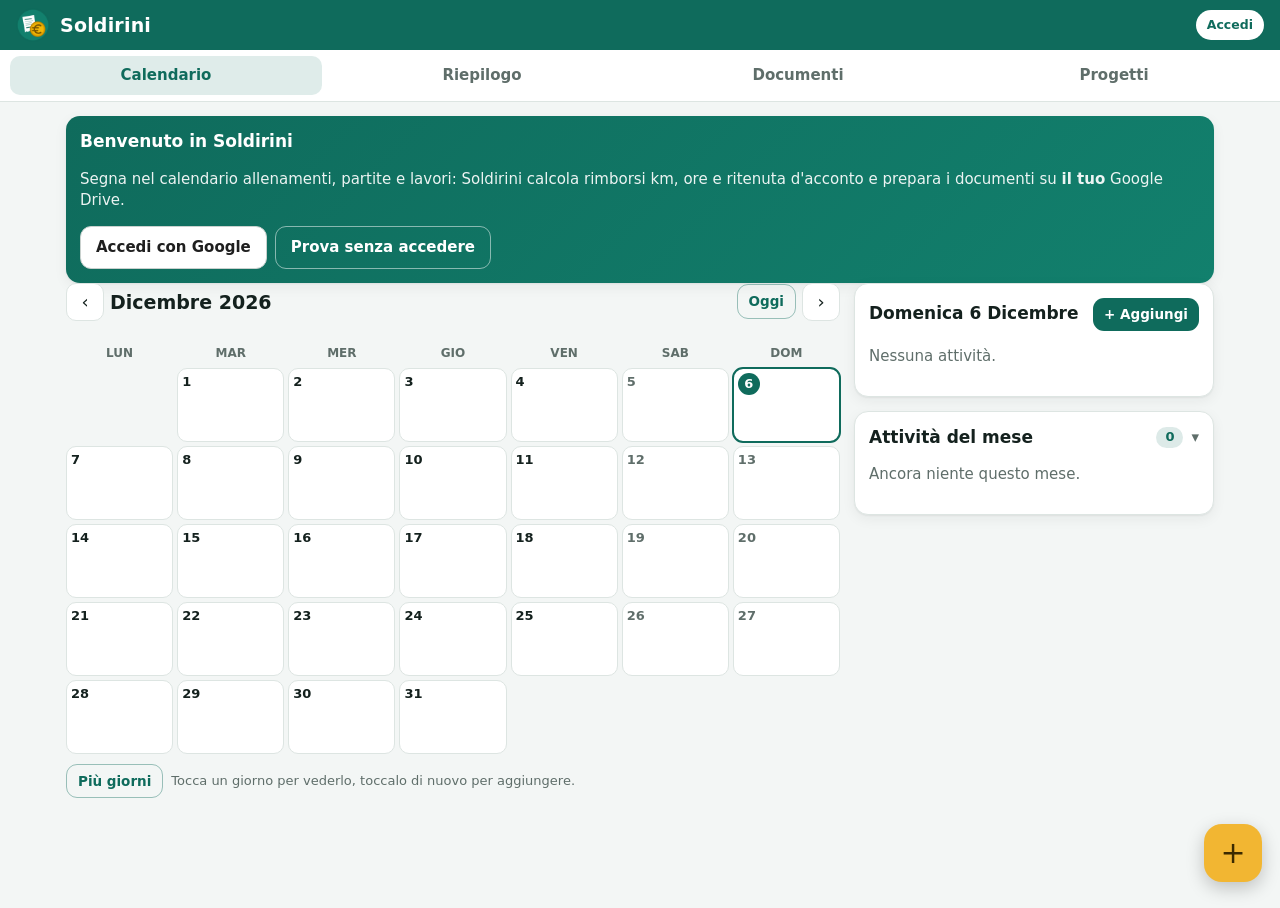
==== soldirini/index.html @ bebb0b9a "Add files via upload" ====
<!doctype html>
<html lang="it">
<head>
<meta charset="utf-8">
<meta name="viewport" content="width=device-width,initial-scale=1,viewport-fit=cover">
<title>Soldirini</title>
<meta name="description" content="Rimborsi km, ore e ritenuta d'acconto per tutti i tuoi progetti, sul tuo Google Drive.">
<meta name="theme-color" content="#0f6b5c">
<link rel="manifest" href="manifest.json">
<link rel="icon" type="image/png" sizes="192x192" href="soldirini-tonda-192.png">
<link rel="apple-touch-icon" href="soldirini-quadrata-192.png">
<link rel="stylesheet" href="fonts.css">
<style>
:root{--bg:#f3f6f5;--card:#fff;--ink:#14211e;--mut:#5f6e6a;--line:#dde5e2;--pri:#0f6b5c;--pri2:#12806d;--pri-ink:#fff;--gold:#f2b632;--err:#b42318;--ok:#137a4b;--shadow:0 1px 2px rgba(15,40,35,.06),0 4px 14px rgba(15,40,35,.06);--r:14px}
:root[data-theme="dark"]{--bg:#0e1513;--card:#17211e;--ink:#e6efec;--mut:#9aaba6;--line:#2a3733;--pri:#33a58f;--pri2:#2b8f7c;--shadow:none}
@media (prefers-color-scheme:dark){:root:not([data-theme="light"]){--bg:#0e1513;--card:#17211e;--ink:#e6efec;--mut:#9aaba6;--line:#2a3733;--pri:#33a58f;--pri2:#2b8f7c;--shadow:none}}
*{box-sizing:border-box}
html,body{margin:0;background:var(--bg);color:var(--ink);font:15px/1.4 system-ui,-apple-system,"Segoe UI",Roboto,sans-serif;-webkit-tap-highlight-color:transparent}
body.noscroll{overflow:hidden}
button,input,select,textarea{font:inherit;color:inherit}
a{color:var(--pri)}
[hidden]{display:none!important}
header.top{position:sticky;top:0;z-index:20;background:#0f6b5c;color:#fff;padding:calc(env(safe-area-inset-top) + 8px) 16px 8px;display:flex;align-items:center;gap:10px}
header.top img{width:34px;height:34px;border-radius:50%}
header.top h1{font-size:19px;margin:0;font-weight:750;letter-spacing:.2px;flex:1}
#acc{font-size:13px;opacity:.85;max-width:110px;overflow:hidden;text-overflow:ellipsis;white-space:nowrap}
.chip{border:0;border-radius:999px;padding:6px 11px;font-size:12.5px;font-weight:650;cursor:pointer;white-space:nowrap;max-width:46vw;overflow:hidden;text-overflow:ellipsis}
.sync.ok{background:rgba(255,255,255,.18);color:#fff}.sync.busy{background:#f2b632;color:#3b2a00}.sync.off{background:#dbe3e0;color:#334}.sync.warn{background:#fff;color:#0f6b5c}.sync.err{background:#fde2e0;color:#b42318}
nav.tabs{display:flex;gap:4px;padding:6px 10px;background:var(--card);border-bottom:1px solid var(--line);position:sticky;top:calc(env(safe-area-inset-top) + 50px);z-index:19;overflow-x:auto}
nav.tabs button{flex:1;border:0;background:none;padding:9px 8px;border-radius:10px;font-weight:650;color:var(--mut);cursor:pointer;white-space:nowrap}
nav.tabs button.on{background:color-mix(in srgb,var(--pri) 13%,transparent);color:var(--pri)}
main{max-width:1180px;margin:0 auto;padding:14px 16px 110px}
.card{background:var(--card);border-radius:var(--r);box-shadow:var(--shadow);border:1px solid var(--line);padding:14px}
.muted{color:var(--mut)}.sm{font-size:13px}
h2{font-size:17px;margin:0}h3{font-size:15.5px;margin:0 0 8px;display:flex;align-items:center;gap:8px}
.btn{border:0;background:var(--pri);color:#fff;border-radius:11px;padding:10px 15px;font-weight:650;cursor:pointer;text-decoration:none;display:inline-flex;align-items:center;gap:6px;justify-content:center}
.btn:disabled{opacity:.45;cursor:default}
.btn.ghost{background:transparent;color:var(--pri);border:1.5px solid color-mix(in srgb,var(--pri) 40%,transparent)}
.btn.sm{padding:7px 11px;font-size:13.5px}
.btn.danger{background:transparent;color:var(--err);border:1.5px solid color-mix(in srgb,var(--err) 40%,transparent)}
.btn.google{background:#fff;color:#1f1f1f;border:1px solid #c9d1ce}
.acts{display:flex;flex-wrap:wrap;gap:8px;margin-top:10px}
.monthbar{display:flex;align-items:center;gap:6px;margin-bottom:12px}
.monthbar h2{flex:1;text-transform:capitalize;font-size:19px}
.ib{border:1px solid var(--line);background:var(--card);border-radius:10px;width:38px;height:38px;cursor:pointer;font-size:18px;display:grid;place-items:center}
.seg{display:inline-flex;background:color-mix(in srgb,var(--mut) 14%,transparent);border-radius:10px;padding:3px}
.seg button{border:0;background:none;padding:6px 11px;border-radius:8px;cursor:pointer;font-weight:600;color:var(--mut);font-size:13.5px}
.seg button.on{background:var(--card);color:var(--ink);box-shadow:0 1px 3px rgba(0,0,0,.12)}
/* calendario */
.calwrap{display:grid;gap:14px}
@media(min-width:900px){.calwrap{grid-template-columns:1fr 360px;align-items:start}.side{position:sticky;top:120px}}
#filtri{display:flex;gap:6px;flex-wrap:wrap;margin-bottom:10px}
.fchip,.pchip{border:1.5px solid var(--line);background:var(--card);border-radius:999px;padding:6px 11px;cursor:pointer;font-size:13.5px;font-weight:600;display:inline-flex;align-items:center;gap:6px}
.fchip i,.pchip i,h3 i,.prow>i{width:10px;height:10px;border-radius:50%;background:var(--c,var(--pri));display:inline-block;flex:none}
.fchip.on,.pchip.on{border-color:var(--c,var(--pri));background:color-mix(in srgb,var(--c,var(--pri)) 14%,var(--card))}
.grid{display:grid;grid-template-columns:repeat(7,1fr);gap:4px}
.dow{text-align:center;font-size:12px;color:var(--mut);font-weight:650;padding:2px 0;text-transform:uppercase}
.day{min-height:74px;border:1px solid var(--line);background:var(--card);border-radius:10px;padding:4px;display:flex;flex-direction:column;align-items:stretch;gap:2px;cursor:pointer;text-align:left;overflow:hidden}
.day.empty{background:transparent;border:0;cursor:default}
.day.we .n{color:var(--mut)}
.day .n{font-weight:700;font-size:13px}
.day.today .n{background:var(--pri);color:#fff;border-radius:999px;width:22px;height:22px;display:grid;place-items:center}
.day.sel{outline:2.5px solid var(--pri);outline-offset:-1px}
.day.msel{background:color-mix(in srgb,var(--gold) 30%,var(--card));border-color:#d49a12}
.evs{display:flex;flex-direction:column;gap:2px;min-width:0}
.ev{display:block;font-size:10.5px;line-height:1.25;padding:1px 4px;border-radius:4px;background:color-mix(in srgb,var(--c) 18%,var(--card));border-left:3px solid var(--c);white-space:nowrap;overflow:hidden;text-overflow:ellipsis;font-weight:600}
.more{font-size:10.5px;color:var(--mut);padding-left:3px}
@media(max-width:520px){.day{min-height:58px;padding:3px}.ev{font-size:0;height:6px;padding:0;border-left-width:0;background:var(--c)}}
.calhead{display:flex;gap:8px;align-items:center;margin:10px 0 0}
.multibar{display:flex;align-items:center;gap:10px;margin-top:10px;padding:10px 12px;background:color-mix(in srgb,var(--gold) 22%,var(--card));border-radius:12px}
.multibar span{flex:1;font-weight:600}
.evrow{display:flex;align-items:center;gap:10px;width:100%;background:none;border:0;border-bottom:1px solid var(--line);padding:10px 2px;text-align:left;cursor:pointer}
.evrow:last-child{border-bottom:0}
.evrow .bar{width:4px;align-self:stretch;border-radius:4px;background:var(--c);flex:none}
.evrow .tx{display:flex;flex-direction:column;min-width:0}
.evrow small{color:var(--mut);font-size:12.5px}
.evrow .dd{display:flex;flex-direction:column;align-items:center;width:34px;font-size:11px;color:var(--mut);flex:none}.evrow .dd b{font-size:17px;color:var(--ink)}
.dayhead{display:flex;align-items:center;gap:8px;margin-bottom:4px}.dayhead h2{flex:1;text-transform:capitalize}
.sec{margin-top:14px}
.sechead{display:flex;align-items:center;gap:8px;cursor:pointer;user-select:none}
.sechead h2{flex:1}.sechead .badge{background:color-mix(in srgb,var(--pri) 14%,transparent);color:var(--pri);border-radius:999px;padding:1px 9px;font-weight:700;font-size:13px}
.sechead::after{content:'▾';color:var(--mut);transition:.2s}
.sec.closed .sechead::after{transform:rotate(-90deg)}.sec.closed #lista{display:none}
.fab{position:fixed;right:18px;bottom:calc(18px + env(safe-area-inset-bottom));width:58px;height:58px;border-radius:18px;border:0;background:var(--gold);color:#3b2a00;font-size:30px;box-shadow:0 6px 18px rgba(0,0,0,.22);cursor:pointer;z-index:15}
/* riepilogo e doc */
.hero{display:grid;grid-template-columns:repeat(2,1fr);gap:10px;background:linear-gradient(135deg,#0f6b5c,#12806d);color:#fff;border-radius:var(--r);padding:16px;margin-bottom:14px}
.hero div{display:flex;flex-direction:column}.hero small{opacity:.8;font-size:12.5px}.hero b{font-size:19px}
.hero div:first-child b{font-size:26px}
@media(min-width:700px){.hero{grid-template-columns:repeat(4,1fr)}}
.cards{display:grid;gap:12px}@media(min-width:760px){.cards{grid-template-columns:repeat(2,1fr)}}
.pc{border-top:4px solid var(--c)}
.kv{display:flex;justify-content:space-between;gap:10px;padding:5px 0;border-bottom:1px dashed var(--line);font-size:14px}
.kv span{color:var(--mut)}.kv.big{border-bottom:0;font-size:16px;padding-top:8px}.kv.big span{color:var(--ink);font-weight:650}
.tw{overflow-x:auto;margin-top:14px}
table.tab{width:100%;border-collapse:collapse;background:var(--card);border-radius:12px;overflow:hidden;font-size:14px}
.tab th,.tab td{padding:8px 10px;border-bottom:1px solid var(--line);text-align:right;white-space:nowrap}
.tab th:first-child,.tab td:first-child{text-align:left;text-transform:capitalize}
.tab tbody tr{cursor:pointer}.tab tfoot td{font-weight:700;background:color-mix(in srgb,var(--pri) 9%,var(--card))}
details.extra{margin-top:8px}details.extra summary{cursor:pointer;color:var(--pri);font-weight:600;padding:6px 0}
.g2{display:grid;grid-template-columns:1fr 1fr;gap:8px 10px}.g2 .s2{grid-column:span 2}
label{display:flex;flex-direction:column;gap:4px;font-size:13px;color:var(--mut);font-weight:600}
input,select,textarea{border:1.5px solid var(--line);background:var(--card);border-radius:10px;padding:9px 10px;font-size:15px;color:var(--ink);font-weight:400;min-width:0;width:100%}
input:focus,select:focus,textarea:focus{outline:none;border-color:var(--pri)}
.check{flex-direction:row;align-items:center;gap:10px;font-size:15px;color:var(--ink);font-weight:650;padding:6px 0;cursor:pointer}
.check input{width:20px;height:20px;accent-color:var(--pri)}
/* progetti */
.prow{display:flex;align-items:center;gap:12px;width:100%;text-align:left;cursor:pointer;margin-bottom:8px;border-left:5px solid var(--c)}
.prow>span:nth-child(2){display:flex;flex-direction:column;flex:1;min-width:0}.prow small{color:var(--mut)}.chev{font-size:22px;color:var(--mut)}
.prow>i{width:14px;height:14px}
.two{display:grid;gap:14px}@media(min-width:900px){.two{grid-template-columns:1fr 1fr;align-items:start}}
.stack>*+*{margin-top:12px}
/* finestre */
.modal{position:fixed;inset:0;background:rgba(10,20,18,.5);z-index:50;display:flex;align-items:flex-end;justify-content:center}
@media(min-width:700px){.modal{align-items:center}}
.sheet{background:var(--card);width:100%;max-width:560px;max-height:94vh;overflow:auto;border-radius:20px 20px 0 0;padding:16px 16px calc(16px + env(safe-area-inset-bottom))}
@media(min-width:700px){.sheet{border-radius:20px}}
.sheethead{display:flex;align-items:center;gap:10px;margin-bottom:10px;position:sticky;top:-16px;background:var(--card);padding:6px 0;z-index:2}
.sheethead h2{flex:1}
.x{border:0;background:color-mix(in srgb,var(--mut) 16%,transparent);border-radius:10px;width:34px;height:34px;cursor:pointer;font-size:19px;flex:none}
.row{display:flex;gap:6px;flex-wrap:wrap}
.blk{margin-top:12px;padding-top:12px;border-top:1px solid var(--line)}
.blk>label+label,.blk>label+div,.blk>div+label{margin-top:8px}
.sub{padding:10px 12px;margin-top:6px;border-radius:12px;background:color-mix(in srgb,var(--pri) 6%,var(--card));border:1px solid var(--line);display:flex;flex-direction:column;gap:8px}
.fascia,.luogo{display:flex;gap:6px;align-items:center}.fascia input{flex:1}.luogo input:first-child{flex:2}.luogo input{flex:1}
.calc{font-weight:650;color:var(--pri);font-size:14px}
.sw{width:32px;height:32px;border-radius:50%;border:3px solid transparent;cursor:pointer}.sw.on{border-color:var(--ink);box-shadow:inset 0 0 0 2px var(--card)}
#pjLogo{display:flex;align-items:center;gap:10px}#pjLogo img{height:64px;border-radius:6px;border:1px solid var(--line)}
.foot{display:flex;gap:8px;margin-top:16px;position:sticky;bottom:-16px;background:var(--card);padding:10px 0}
.foot .btn{flex:1}
.toast{position:fixed;left:50%;bottom:calc(90px + env(safe-area-inset-bottom));transform:translate(-50%,20px);background:#14211e;color:#fff;padding:11px 16px;border-radius:12px;opacity:0;pointer-events:none;transition:.25s;z-index:80;max-width:min(92vw,520px);font-weight:550;text-align:center}
.toast.show{opacity:1;transform:translate(-50%,0)}.toast.err{background:#b42318}
.busyov{position:fixed;inset:0;background:rgba(255,255,255,.6);z-index:90;display:grid;place-items:center}
.busyov div{background:var(--card);padding:16px 20px;border-radius:14px;box-shadow:var(--shadow);font-weight:650;color:var(--ink)}
.welcome{background:linear-gradient(135deg,#0f6b5c,#12806d);color:#fff;border:0}
.welcome p{opacity:.92}.welcome .btn.ghost{color:#fff;border-color:rgba(255,255,255,.5)}
.setup{border:2px solid var(--gold)}
ul.tight{margin:6px 0;padding-left:18px}
</style>
</head>
<body>
<header class="top">
  <img src="soldirini-tonda-192.png" alt="">
  <h1>Soldirini</h1>
  <span id="acc"></span>
  <button id="sync" class="chip sync">…</button>
</header>
<nav class="tabs">
  <button data-tab="cal" class="on">Calendario</button>
  <button data-tab="rie">Riepilogo</button>
  <button data-tab="doc">Documenti</button>
  <button data-tab="pro">Progetti</button>
</nav>
<main>
  <div id="welcome" class="card welcome" hidden>
    <h2>Benvenuto in Soldirini</h2>
    <p>Segna nel calendario allenamenti, partite e lavori: Soldirini calcola rimborsi km, ore e ritenuta d'acconto e prepara i documenti su <b>il tuo</b> Google Drive.</p>
    <div class="acts"><button class="btn google" id="loginW">Accedi con Google</button><button class="btn ghost" id="skipW">Prova senza accedere</button></div>
  </div>
  <div id="setup" class="card setup" hidden>
    <h2>Dove salvo i tuoi file?</h2>
    <p class="muted">Creo una cartella <b>Soldirini</b> sul tuo Drive. Dentro ci saranno le cartelle dei progetti e i Fogli Google. Soldirini vede solo i file che crea lei.</p>
    <div class="acts"><button class="btn" id="setupMy">In “Il mio Drive”</button><button class="btn ghost" id="setupPick">Scegli una cartella…</button></div>
  </div>

  <section id="v-cal">
    <div class="calwrap">
      <div>
        <div class="monthbar"><button class="ib" id="prev" aria-label="Mese prima">‹</button><h2 id="mese"></h2><button class="btn ghost sm" id="oggi">Oggi</button><button class="ib" id="next" aria-label="Mese dopo">›</button></div>
        <div id="filtri"></div>
        <div class="grid" id="grid"></div>
        <div class="calhead"><button class="btn ghost sm" id="multiBtn">Più giorni</button><span class="muted sm">Tocca un giorno per vederlo, toccalo di nuovo per aggiungere.</span></div>
        <div class="multibar" id="multiBar" hidden><span id="multiN"></span><button class="btn sm" id="multiAdd">Aggiungi attività</button></div>
      </div>
      <div class="side">
        <div class="card" id="dayBox"><div class="dayhead"><h2 id="dayTitle"></h2><button class="btn sm" id="dayAdd">+ Aggiungi</button></div><div id="dayList"></div></div>
        <div class="card sec" id="listaSec"><div class="sechead" id="listaHead"><h2>Attività del mese</h2><span class="badge" id="listaN">0</span></div><div id="lista"></div></div>
      </div>
    </div>
    <button class="fab" id="fab" aria-label="Aggiungi attività">+</button>
  </section>

  <section id="v-rie" hidden>
    <div class="monthbar"><button class="ib" id="rPrev">‹</button><h2 id="rieTitle"></h2><div class="seg" id="rieSeg"><button data-m="mese">Mese</button><button data-m="anno">Anno</button></div><button class="ib" id="rNext">›</button></div>
    <div id="rieTot"></div>
    <div class="cards" id="rieCards"></div>
    <div id="rieAnno"></div>
  </section>

  <section id="v-doc" hidden>
    <div class="monthbar"><button class="ib" id="dPrev">‹</button><h2 id="docTitle"></h2><button class="ib" id="dNext">›</button></div>
    <div class="cards" id="docList"></div>
  </section>

  <section id="v-pro" hidden>
    <div class="two">
      <div class="stack">
        <div class="monthbar"><h2>Progetti</h2><button class="btn sm" id="projNew">+ Nuovo progetto</button></div>
        <div id="projList"></div>
        <div class="card" id="importBox" hidden><h3>Dati della vecchia app Rimborsi</h3><p class="muted sm">Su questo dispositivo ci sono le trasferte della app Rimborsi Km. Le porto in Soldirini nel progetto Bulldogs.</p><button class="btn" id="importBtn">Importa trasferte</button></div>
      </div>
      <div class="stack">
        <div class="card"><h3>Account</h3><div id="accBox"></div></div>
        <div class="card"><h3>I tuoi dati (per le ricevute)</h3>
          <div class="g2">
            <label>Cognome<input id="pf-cognome" autocomplete="family-name"></label><label>Nome<input id="pf-nome" autocomplete="given-name"></label>
            <label>Nato/a a<input id="pf-natoA"></label><label>Il<input type="date" id="pf-dataNascita"></label>
            <label>Residente in<input id="pf-residenza"></label><label>Via<input id="pf-via"></label>
            <label class="s2">Codice fiscale<input id="pf-cf" autocapitalize="characters"></label>
            <label>Auto: modello<input id="pf-modello"></label><label>Targa<input id="pf-targa" autocapitalize="characters"></label>
          </div>
          <div class="acts"><button class="btn" id="pfSave">Salva dati</button></div>
        </div>
        <div class="card"><h3>Copia di sicurezza</h3><p class="muted sm">Scarica tutti i tuoi dati in un file.</p><button class="btn ghost sm" id="backupBtn">Scarica backup</button></div>
      </div>
    </div>
  </section>
</main>

<!-- finestra attività -->
<div class="modal" id="evModal" hidden>
  <div class="sheet" role="dialog" aria-modal="true" aria-labelledby="evTitle">
    <div class="sheethead"><h2 id="evTitle">Nuova attività</h2><button class="x" id="evClose" aria-label="Chiudi">×</button></div>
    <p class="muted sm" id="evSub"></p>
    <label id="evDateRow">Giorno<input type="date" id="evDate"></label>
    <div class="blk"><label>Progetto</label><div class="row" id="evProj"></div></div>
    <div class="blk"><label>Tipo</label>
      <div class="row" id="evTipo"><button type="button" class="pchip" data-t="allenamento">Allenamento</button><button type="button" class="pchip" data-t="partita">Partita</button><button type="button" class="pchip" data-t="amichevole">Amichevole</button><button type="button" class="pchip" data-t="lavoro">Lavoro</button><button type="button" class="pchip" data-t="altro">Altro</button></div>
      <label style="margin-top:8px"><span id="evTitoloL">Descrizione</span><input id="evTitolo"></label>
    </div>
    <div class="blk">
      <label class="check"><input type="checkbox" id="evRimb"> Rimborso km</label>
      <div class="sub" id="evRimbBox">
        <label>Luogo<select id="evLuogo"></select></label>
        <label id="evNewLuogo" hidden>Nome del nuovo luogo<input id="evNewLuogoN" placeholder="es. Palestra Formello"></label>
        <label><span id="evOrig">Km andata e ritorno</span><input id="evKm" inputmode="decimal"></label>
      </div>
    </div>
    <div class="blk">
      <label class="check"><input type="checkbox" id="evOre"> Ore / ritenuta d'acconto</label>
      <div class="sub" id="evOreBox">
        <label class="check" style="font-weight:600"><input type="checkbox" id="evFisso"> Compenso fisso (non a ore)</label>
        <div id="evFasceBox" class="stack">
          <div class="row" id="evPreset"></div>
          <div id="evFasce" class="stack"></div>
          <div class="row"><button type="button" class="btn ghost sm" id="evFasceAdd">+ Orario</button><span class="muted" id="evOreTot" style="align-self:center"></span></div>
        </div>
        <label id="evFissoBox">Compenso lordo €<input id="evFissoV" inputmode="decimal"></label>
        <div class="g2"><label>€ all'ora<input id="evTar" inputmode="decimal"></label><label>Ritenuta %<input id="evRit" inputmode="decimal"></label></div>
        <div class="calc" id="evCalc"></div>
      </div>
    </div>
    <div class="blk"><label>Note<input id="evNote" placeholder="facoltative"></label></div>
    <div class="foot"><button class="btn danger" id="evDel">Elimina</button><button class="btn ghost" id="evDup">Copia</button><button class="btn" id="evSave">Salva</button></div>
  </div>
</div>

<!-- finestra progetto -->
<div class="modal" id="pjModal" hidden>
  <div class="sheet" role="dialog" aria-modal="true" aria-labelledby="pjTitle">
    <div class="sheethead"><h2 id="pjTitle">Nuovo progetto</h2><button class="x" id="pjClose" aria-label="Chiudi">×</button></div>
    <div id="pjPreset" class="sub" style="margin-bottom:10px"><span class="sm">Parti da un modello già pronto:</span><div class="row"><button type="button" class="pchip" data-preset="bulldogs" style="--c:#1b3a7a"><i></i>Bulldogs Rignano (ricevuta + nota km)</button></div></div>
    <label>Nome (squadra, società, lavoro…)<input id="pjNome" placeholder="es. Bulldogs Under15, Explora"></label>
    <div class="blk"><label>Colore</label><div class="row" id="pjColori"></div></div>
    <div class="blk"><label>Cartella su Drive</label><div id="pjDove"></div></div>
    <div class="blk">
      <label class="check"><input type="checkbox" id="pjRimb"> Rimborso spese km (ricevuta a piè di lista + nota)</label>
      <div class="sub" id="pjRimbBox">
        <div class="g2">
          <label>Parto da<input id="pjR-origine" placeholder="es. Rignano Flaminio"></label>
          <label>Squadra (per “Allenamento …”)<input id="pjR-squadra" placeholder="es. Under15"></label>
          <label class="s2">In occasione di<input id="pjR-occasione" placeholder="es. Istruttore Settore Under15"></label>
          <label>Mansione<input id="pjR-mansione" placeholder="es. Coach"></label>
          <label>Tariffa ACI €/km<input id="pjR-tariffa" inputmode="decimal"></label>
          <label class="s2">Tariffa calcolata il<input id="pjR-tariffaData" placeholder="es. 11-10-26"></label>
        </div>
        <label>Luoghi (km andata e ritorno)</label>
        <div id="pjLuoghi" class="stack"></div>
        <div><button type="button" class="btn ghost sm" id="pjLuogoAdd">+ Luogo</button></div>
        <details><summary class="sm" style="cursor:pointer;color:var(--pri);font-weight:600">Intestazione della società e logo</summary>
          <div class="g2" style="margin-top:8px">
            <label>Riga 1<input id="pjA-riga1"></label><label>Nome grande<input id="pjA-nomeBig"></label>
            <label class="s2">Tipo società<input id="pjA-nome" placeholder="es. Associazione Sportiva Dilettantistica"></label>
            <label class="s2">Via<input id="pjA-via"></label><label>Città<input id="pjA-citta"></label><label>C.F.<input id="pjA-cf"></label>
          </div>
          <label style="margin-top:8px">Logo</label><div id="pjLogo"></div>
          <label class="btn ghost sm" style="margin-top:6px;display:inline-flex;width:auto;cursor:pointer;flex-direction:row">Carica logo<input type="file" id="pjLogoFile" accept="image/*" hidden></label>
        </details>
      </div>
    </div>
    <div class="blk">
      <label class="check"><input type="checkbox" id="pjOre"> Ore e ritenuta d'acconto</label>
      <div class="sub" id="pjOreBox">
        <div class="g2"><label>€ lordi all'ora<input id="pjO-tariffa" inputmode="decimal"></label><label>Ritenuta %<input id="pjO-ritenuta" inputmode="decimal"></label></div>
        <label>Orari tipici</label><div id="pjFasce" class="stack"></div>
        <div><button type="button" class="btn ghost sm" id="pjFasciaAdd">+ Orario tipico</button></div>
      </div>
    </div>
    <div class="blk"><label>Tipo di attività proposto<select id="pjTipo"><option value="allenamento">Allenamento</option><option value="partita">Partita</option><option value="lavoro">Lavoro</option><option value="altro">Altro</option></select></label></div>
    <div class="foot"><button class="btn danger" id="pjDel">Elimina</button><button class="btn" id="pjSave">Salva progetto</button></div>
  </div>
</div>

<div class="toast" id="toast"></div>
<div class="busyov" id="busy" hidden><div id="busyMsg">Attendi…</div></div>
<script src="lib/jszip.min.js"></script>
<script src="lib/jspdf.umd.min.js"></script>
<script src="lib/html2canvas.min.js"></script>
<script src="docs.js"></script>
<script src="xlsx.js"></script>
<script src="modelli.js"></script>
<script src="app.js"></script>
</body>
</html>
---- soldirini/fonts.css ----
@font-face{font-family:'XPal';src:url([data-uri]) format('woff2');font-weight:400;font-style:normal;font-display:block}
@font-face{font-family:'XPal';src:url([data-uri]) format('woff2');font-weight:700;font-style:normal;font-display:block}
@font-face{font-family:'XPal';src:url([data-uri]) format('woff2');font-weight:400;font-style:italic;font-display:block}
@font-face{font-family:'XPal';src:url([data-uri]) format('woff2');font-weight:700;font-style:italic;font-display:block}
@font-face{font-family:'XCal';src:url([data-uri]) format('woff2');font-weight:400;font-style:normal;font-display:block}
@font-face{font-family:'XCal';src:url([data-uri]) format('woff2');font-weight:700;font-style:normal;font-display:block}
@font-face{font-family:'XTim';src:url([data-uri]) format('woff2');font-weight:400;font-style:normal;font-display:block}
@font-face{font-family:'XTim';src:url([data-uri]) format('woff2');font-weight:700;font-style:normal;font-display:block}
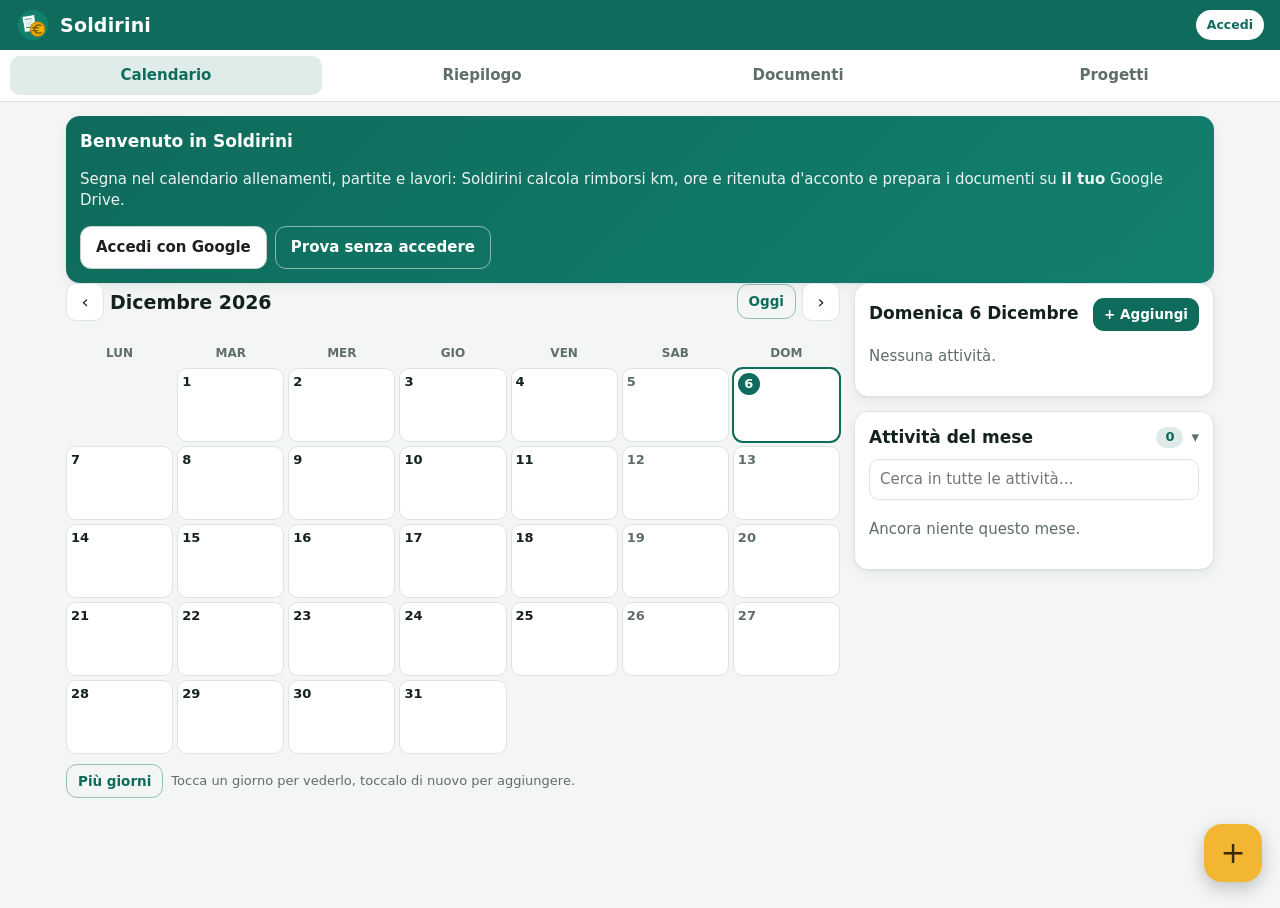
==== commit 0228621f: "Aggiornamento 002 unito a Importa ore e dettaglio Da ricevere" ====
--- a/soldirini/index.html
+++ b/soldirini/index.html
@@ -80,7 +80,7 @@
 .sechead{display:flex;align-items:center;gap:8px;cursor:pointer;user-select:none}
 .sechead h2{flex:1}.sechead .badge{background:color-mix(in srgb,var(--pri) 14%,transparent);color:var(--pri);border-radius:999px;padding:1px 9px;font-weight:700;font-size:13px}
 .sechead::after{content:'▾';color:var(--mut);transition:.2s}
-.sec.closed .sechead::after{transform:rotate(-90deg)}.sec.closed #lista{display:none}
+.sec.closed .sechead::after{transform:rotate(-90deg)}.sec.closed #lista,.sec.closed #cerca{display:none}
 .fab{position:fixed;right:18px;bottom:calc(18px + env(safe-area-inset-bottom));width:58px;height:58px;border-radius:18px;border:0;background:var(--gold);color:#3b2a00;font-size:30px;box-shadow:0 6px 18px rgba(0,0,0,.22);cursor:pointer;z-index:15}
 /* riepilogo e doc */
 .hero{display:grid;grid-template-columns:repeat(2,1fr);gap:10px;background:linear-gradient(135deg,#0f6b5c,#12806d);color:#fff;border-radius:var(--r);padding:16px;margin-bottom:14px}
@@ -135,6 +135,60 @@
 .welcome p{opacity:.92}.welcome .btn.ghost{color:#fff;border-color:rgba(255,255,255,.5)}
 .setup{border:2px solid var(--gold)}
 ul.tight{margin:6px 0;padding-left:18px}
+
+.demobar{background:#f2b632;color:#3b2a00;font-size:13px;font-weight:650;text-align:center;padding:5px max(16px,env(safe-area-inset-right,0px)) 5px max(16px,env(safe-area-inset-left,0px))}
+.ev.prev{background:transparent;border:1px dashed var(--c);border-left:3px dashed var(--c);opacity:.75}
+@media(max-width:520px){.ev.prev{background:transparent;border:0;height:6px;box-shadow:inset 0 0 0 1.5px var(--c)}}
+.evrow.prev .tx b{opacity:.7}
+.tag{font-style:normal;font-size:11px;font-weight:650;background:color-mix(in srgb,var(--mut) 15%,transparent);color:var(--mut);border-radius:6px;padding:1px 6px;margin-left:6px;vertical-align:middle}
+.tag.rip{background:none;padding:0}
+.conf-box{border:2px solid var(--gold);margin-bottom:12px}
+.conf,.due{display:flex;align-items:center;gap:10px;padding:8px 0;border-bottom:1px solid var(--line)}
+.conf:last-child,.due:last-child{border-bottom:0}
+.conf .bar,.due .bar{width:4px;align-self:stretch;border-radius:4px;background:var(--c);flex:none}
+.conf .tx,.due .tx{display:flex;flex-direction:column;flex:1;min-width:0}.conf small,.due small{color:var(--mut);font-size:12.5px}
+.conf button{width:40px;height:40px;border-radius:12px;border:1.5px solid var(--line);background:var(--card);font-size:18px;cursor:pointer;font-weight:700}
+.conf .ok{color:var(--ok);border-color:color-mix(in srgb,var(--ok) 45%,transparent)}.conf .no{color:var(--err)}
+.due .amt{font-variant-numeric:tabular-nums}.due .amt.late{color:var(--err)}.due.paid{opacity:.7}
+.note{background:color-mix(in srgb,var(--gold) 20%,var(--card));border:1px solid color-mix(in srgb,var(--gold) 55%,transparent);border-radius:10px;padding:8px 10px;font-size:13.5px;margin:4px 0 8px}
+.spesa{display:flex;align-items:center;gap:10px;padding:6px;border:1px solid var(--line);border-radius:10px}
+.spesa img{width:44px;height:44px;object-fit:cover;border-radius:6px;cursor:zoom-in}.spesa .nofoto{width:44px;text-align:center;font-size:22px}
+.spesa span{display:flex;flex-direction:column;flex:1;min-width:0}.spesa small{color:var(--mut)}
+.thumbs{display:flex;gap:6px;flex-wrap:wrap;padding:6px 0}.thumbs img{width:46px;height:58px;object-fit:cover;border-radius:6px;border:1px solid var(--line)}
+.filebtn{cursor:pointer;flex-direction:row;width:auto}
+.btn.paid{background:color-mix(in srgb,var(--ok) 14%,var(--card));color:var(--ok);border:1.5px solid color-mix(in srgb,var(--ok) 40%,transparent)}
+.soglia{padding:8px 0}.soglia .sh{display:flex;justify-content:space-between;gap:10px;flex-wrap:wrap;font-size:14px}.soglia .sh span{font-variant-numeric:tabular-nums;color:var(--mut)}
+.meter{height:10px;border-radius:99px;background:color-mix(in srgb,var(--mut) 18%,transparent);overflow:hidden;margin:6px 0 4px}.meter i{display:block;height:100%;background:var(--ok);border-radius:99px}
+.soglia.warn .meter i{background:#d49a12}.soglia.bad .meter i{background:var(--err)}.soglia small{color:var(--mut)}.soglia.bad small{color:var(--err);font-weight:650}
+.chart svg{width:100%;height:auto;display:block}.chart .gl{stroke:var(--line);stroke-width:1}.chart .ax{fill:var(--mut);font-size:11px}
+.chart .bn{fill:var(--pri)}.chart .br{fill:var(--gold)}
+.chart .lg{display:flex;gap:14px;font-size:13px;color:var(--mut);margin-bottom:6px}.chart .lg i{display:inline-block;width:10px;height:10px;border-radius:3px;margin-right:5px;vertical-align:-1px}
+.chart .lg i.bn{background:var(--pri)}.chart .lg i.br{background:var(--gold)}
+#rieAnno{display:grid;gap:12px;margin-top:12px}
+.xgrid{overflow:auto;max-height:52vh;border:1px solid var(--line);border-radius:10px;margin-top:8px}
+.xgrid table{border-collapse:collapse;font-size:11.5px}
+.xgrid th{position:sticky;top:0;background:var(--bg);color:var(--mut);font-weight:600;padding:2px 6px;border:1px solid var(--line)}
+.xgrid tr th:first-child{position:sticky;left:0}
+.xgrid td{border:1px solid var(--line);padding:3px 5px;min-width:62px;max-width:150px;height:24px;white-space:nowrap;overflow:hidden;text-overflow:ellipsis;cursor:pointer}
+.xgrid td:hover{background:color-mix(in srgb,var(--gold) 25%,var(--card))}
+.xgrid td.tabrow{background:color-mix(in srgb,var(--pri) 7%,var(--card))}
+.xgrid td.mapped{background:color-mix(in srgb,var(--pri) 22%,var(--card))}
+.xgrid .ml{font-weight:700;color:var(--pri)}
+.mapbar{display:flex;flex-direction:column;gap:4px;margin-top:8px}
+canvas.firma{width:100%;height:130px;border:1.5px dashed var(--line);border-radius:12px;background:#fff;touch-action:none;display:block}
+.firmaprev{display:flex;align-items:center;gap:10px;margin-top:8px}.firmaprev img{height:44px;background:#fff;border-radius:6px;padding:2px 6px;border:1px solid var(--line)}
+#dlg{z-index:70;align-items:center}.dlg{max-width:420px;border-radius:18px}.dlg p{font-size:16px;margin:4px 0 6px}.dlg .acts{justify-content:flex-end}
+.zoom{position:fixed;inset:0;background:rgba(0,0,0,.85);z-index:85;display:grid;place-items:center;padding:20px}.zoom img{max-height:92vh;max-width:100%;border-radius:8px}
+#cerca{margin:10px 0 4px}
+#confBox h2{text-transform:none}
+.imm{font-weight:700;margin:12px 0 2px;text-transform:capitalize;color:var(--pri)}
+.imrow{flex-direction:row;align-items:center;gap:10px;padding:8px 2px;border-bottom:1px solid var(--line);font-size:14px;color:var(--ink);font-weight:500;cursor:pointer}
+.imrow input{width:20px;height:20px;accent-color:var(--pri);flex:none}
+.imrow .dd{display:flex;flex-direction:column;align-items:center;width:34px;font-size:11px;color:var(--mut);flex:none}.imrow .dd b{font-size:16px;color:var(--ink)}
+.imrow .tx{flex:1;min-width:0}.imrow.dup{opacity:.5;cursor:default}
+.herotot{cursor:pointer;border-radius:10px;margin:-6px;padding:6px;transition:background .15s}.herotot:hover,.herotot:focus-visible{background:rgba(255,255,255,.14);outline:none}
+.split{display:grid;gap:12px;margin-bottom:12px}@media(min-width:760px){.split{grid-template-columns:1fr 1fr}}
+.dot{width:9px;height:9px;border-radius:50%;background:var(--c);display:inline-block;margin-right:6px}
 </style>
 </head>
 <body>
@@ -166,6 +220,7 @@
     <div class="calwrap">
       <div>
         <div class="monthbar"><button class="ib" id="prev" aria-label="Mese prima">‹</button><h2 id="mese"></h2><button class="btn ghost sm" id="oggi">Oggi</button><button class="ib" id="next" aria-label="Mese dopo">›</button></div>
+        <div class="card conf-box" id="confBox" hidden><div class="dayhead"><h2>Da confermare</h2><button class="btn sm" id="confAll">Tutte fatte</button></div><p class="muted sm">Attività ripetute già passate: le hai fatte?</p><div id="confList"></div></div>
         <div id="filtri"></div>
         <div class="grid" id="grid"></div>
         <div class="calhead"><button class="btn ghost sm" id="multiBtn">Più giorni</button><span class="muted sm">Tocca un giorno per vederlo, toccalo di nuovo per aggiungere.</span></div>
@@ -173,7 +228,7 @@
       </div>
       <div class="side">
         <div class="card" id="dayBox"><div class="dayhead"><h2 id="dayTitle"></h2><button class="btn sm" id="dayAdd">+ Aggiungi</button></div><div id="dayList"></div></div>
-        <div class="card sec" id="listaSec"><div class="sechead" id="listaHead"><h2>Attività del mese</h2><span class="badge" id="listaN">0</span></div><div id="lista"></div></div>
+        <div class="card sec" id="listaSec"><div class="sechead" id="listaHead"><h2>Attività del mese</h2><span class="badge" id="listaN">0</span></div><input id="cerca" type="search" placeholder="Cerca in tutte le attività…" aria-label="Cerca"><div id="lista"></div></div>
       </div>
     </div>
     <button class="fab" id="fab" aria-label="Aggiungi attività">+</button>
@@ -196,6 +251,8 @@
       <div class="stack">
         <div class="monthbar"><h2>Progetti</h2><button class="btn sm" id="projNew">+ Nuovo progetto</button></div>
         <div id="projList"></div>
+        <div class="card" id="imBox"><h3>Importa ore da un foglio</h3><p class="muted sm">Hai già segnato le ore in un Foglio Google o in un file Excel (una riga per giorno con Data, orari e Ore)? Le porto nel calendario. Prima vedi l'anteprima e i giorni già presenti vengono saltati.</p>
+          <div class="acts"><button class="btn" id="imSheet">Da Foglio Google</button><label class="btn ghost" style="display:inline-flex;flex-direction:row;cursor:pointer;color:var(--pri);font-size:15px">Da file Excel<input type="file" id="imFile" accept=".xlsx,application/vnd.openxmlformats-officedocument.spreadsheetml.sheet" hidden></label></div></div>
         <div class="card" id="importBox" hidden><h3>Dati della vecchia app Rimborsi</h3><p class="muted sm">Su questo dispositivo ci sono le trasferte della app Rimborsi Km. Le porto in Soldirini nel progetto Bulldogs.</p><button class="btn" id="importBtn">Importa trasferte</button></div>
       </div>
       <div class="stack">
@@ -210,6 +267,12 @@
           </div>
           <div class="acts"><button class="btn" id="pfSave">Salva dati</button></div>
         </div>
+        <div class="card"><h3>La tua firma</h3><p class="muted sm">Firma qui con il dito: la metto sulle ricevute PDF.</p><canvas id="firmaCanvas" class="firma"></canvas>
+          <div class="acts"><button class="btn ghost sm" id="firmaClr">Cancella</button><button class="btn sm" id="firmaSave">Salva firma</button><button class="btn ghost sm" id="firmaRm">Togli firma salvata</button></div><div id="firmaPrev" class="firmaprev"></div></div>
+        <div class="card"><h3>Impostazioni</h3><div class="stack">
+          <label>Aspetto<select id="tema"><option value="auto">Come il telefono</option><option value="light">Chiaro</option><option value="dark">Scuro</option></select></label>
+          <label class="check"><input type="checkbox" id="promem"> Promemoria la sera per le attività da confermare</label>
+          <p class="muted sm" style="margin:0">Soglie annue da tenere d’occhio (€ lordi):</p><div id="soglieEd" class="g2"></div></div></div>
         <div class="card"><h3>Copia di sicurezza</h3><p class="muted sm">Scarica tutti i tuoi dati in un file.</p><button class="btn ghost sm" id="backupBtn">Scarica backup</button></div>
       </div>
     </div>
@@ -222,17 +285,21 @@
     <div class="sheethead"><h2 id="evTitle">Nuova attività</h2><button class="x" id="evClose" aria-label="Chiudi">×</button></div>
     <p class="muted sm" id="evSub"></p>
     <label id="evDateRow">Giorno<input type="date" id="evDate"></label>
+    <div class="note" id="evStatoBox" hidden><label class="check"><input type="checkbox" id="evFatta"> Fatta (la confermo)</label></div>
     <div class="blk"><label>Progetto</label><div class="row" id="evProj"></div></div>
     <div class="blk"><label>Tipo</label>
       <div class="row" id="evTipo"><button type="button" class="pchip" data-t="allenamento">Allenamento</button><button type="button" class="pchip" data-t="partita">Partita</button><button type="button" class="pchip" data-t="amichevole">Amichevole</button><button type="button" class="pchip" data-t="lavoro">Lavoro</button><button type="button" class="pchip" data-t="altro">Altro</button></div>
       <label style="margin-top:8px"><span id="evTitoloL">Descrizione</span><input id="evTitolo"></label>
     </div>
+    <div class="blk" id="evRipBox"><label class="check"><input type="checkbox" id="evRip"> Si ripete ogni settimana</label>
+      <div class="sub" id="evRipOpt" hidden><div class="row" id="evRipGiorni"></div><label>Fino al<input type="date" id="evRipFino"></label><p class="muted sm">Le date future restano “previste”: quando passano, confermi con un tocco se l’hai fatta.</p></div></div>
     <div class="blk">
       <label class="check"><input type="checkbox" id="evRimb"> Rimborso km</label>
       <div class="sub" id="evRimbBox">
         <label>Luogo<select id="evLuogo"></select></label>
         <label id="evNewLuogo" hidden>Nome del nuovo luogo<input id="evNewLuogoN" placeholder="es. Palestra Formello"></label>
         <label><span id="evOrig">Km andata e ritorno</span><input id="evKm" inputmode="decimal"></label>
+        <div><button type="button" class="btn ghost sm" id="evCalcKm">Calcola km con la mappa</button></div>
       </div>
     </div>
     <div class="blk">
@@ -249,6 +316,10 @@
         <div class="calc" id="evCalc"></div>
       </div>
     </div>
+    <div class="blk"><label>Spese con scontrino</label><div id="evSpese" class="stack"></div>
+      <div class="sub"><div class="g2"><label>Tipo<select id="spTipo"><option value="parcheggio">Parcheggio</option><option value="pedaggio">Pedaggio</option><option value="pasto">Pasto</option><option value="pernottamento">Pernottamento</option><option value="altro">Altro</option></select></label><label>Importo €<input id="spImp" inputmode="decimal"></label><label class="s2">Nota<input id="spNota" placeholder="facoltativa"></label></div>
+      <div class="row"><label class="btn ghost sm filebtn"><span id="spFotoLab">📷 Foto scontrino</span><input type="file" id="spFoto" accept="image/*" capture="environment" hidden></label><button type="button" class="btn sm" id="spAdd">+ Aggiungi spesa</button></div></div>
+      <div class="calc" id="evSpeseTot"></div></div>
     <div class="blk"><label>Note<input id="evNote" placeholder="facoltative"></label></div>
     <div class="foot"><button class="btn danger" id="evDel">Elimina</button><button class="btn ghost" id="evDup">Copia</button><button class="btn" id="evSave">Salva</button></div>
   </div>
@@ -260,6 +331,7 @@
     <div class="sheethead"><h2 id="pjTitle">Nuovo progetto</h2><button class="x" id="pjClose" aria-label="Chiudi">×</button></div>
     <div id="pjPreset" class="sub" style="margin-bottom:10px"><span class="sm">Parti da un modello già pronto:</span><div class="row"><button type="button" class="pchip" data-preset="bulldogs" style="--c:#1b3a7a"><i></i>Bulldogs Rignano (ricevuta + nota km)</button></div></div>
     <label>Nome (squadra, società, lavoro…)<input id="pjNome" placeholder="es. Bulldogs Under15, Explora"></label>
+    <label style="margin-top:8px">Email a cui mandare i documenti<input id="pjEmail" type="email" placeholder="es. segreteria@societa.it"></label>
     <div class="blk"><label>Colore</label><div class="row" id="pjColori"></div></div>
     <div class="blk"><label>Cartella su Drive</label><div id="pjDove"></div></div>
     <div class="blk">
@@ -290,13 +362,31 @@
     <div class="blk">
       <label class="check"><input type="checkbox" id="pjOre"> Ore e ritenuta d'acconto</label>
       <div class="sub" id="pjOreBox">
-        <div class="g2"><label>€ lordi all'ora<input id="pjO-tariffa" inputmode="decimal"></label><label>Ritenuta %<input id="pjO-ritenuta" inputmode="decimal"></label></div>
+        <div class="g2"><label>€ lordi all'ora<input id="pjO-tariffa" inputmode="decimal"></label><label>Ritenuta %<input id="pjO-ritenuta" inputmode="decimal"></label>
+          <label class="s2">Tipo di compenso (per le soglie)<select id="pjCat"><option value="sportivo">Compenso sportivo</option><option value="occasionale">Prestazione occasionale</option><option value="altro">Altro</option></select></label></div>
         <label>Orari tipici</label><div id="pjFasce" class="stack"></div>
         <div><button type="button" class="btn ghost sm" id="pjFasciaAdd">+ Orario tipico</button></div>
       </div>
     </div>
+    <div class="blk"><label>Documenti da compilare</label>
+      <label class="check" style="font-weight:600"><input type="radio" name="pjMod" value="standard"> Modello standard (ricevuta a piè di lista + nota km)</label>
+      <label class="check" style="font-weight:600"><input type="radio" name="pjMod" value="custom"> Il file Excel della società</label>
+      <div class="sub" id="pjModBox" hidden><div class="row"><label class="btn ghost sm filebtn">Carica file .xlsx<input type="file" id="pjModFile" accept=".xlsx" hidden></label><button type="button" class="btn ghost sm" id="pjModEs">Usa un file di esempio</button></div><span class="muted sm" id="pjModNome"></span><div id="pjMappa"></div></div></div>
     <div class="blk"><label>Tipo di attività proposto<select id="pjTipo"><option value="allenamento">Allenamento</option><option value="partita">Partita</option><option value="lavoro">Lavoro</option><option value="altro">Altro</option></select></label></div>
     <div class="foot"><button class="btn danger" id="pjDel">Elimina</button><button class="btn" id="pjSave">Salva progetto</button></div>
+  </div>
+</div>
+
+<div class="modal" id="dlg" hidden><div class="sheet dlg" role="alertdialog" aria-modal="true"><p id="dlgMsg"></p><div class="acts" id="dlgBtns"></div></div></div>
+<div class="zoom" id="zoom" hidden><img id="zoomImg" alt="Scontrino"></div>
+<!-- finestra importa ore -->
+<div class="modal" id="imModal" hidden>
+  <div class="sheet" role="dialog" aria-modal="true" aria-labelledby="imTitle">
+    <div class="sheethead"><h2 id="imTitle">Importa ore</h2><button class="x" id="imClose" aria-label="Chiudi">×</button></div>
+    <p class="muted sm" id="imSub"></p>
+    <div><label>Nel progetto</label><div class="row" id="imProj" style="margin-top:4px"></div></div>
+    <div class="blk"><div class="row" style="align-items:center"><label class="check" style="flex:1"><input type="checkbox" id="imAll"> Seleziona tutte</label></div><div class="calc" id="imTot"></div><div id="imList"></div></div>
+    <div class="foot"><button class="btn ghost" id="imCancel">Annulla</button><button class="btn" id="imGo">Importa</button></div>
   </div>
 </div>
 
@@ -309,5 +399,6 @@
 <script src="xlsx.js"></script>
 <script src="modelli.js"></script>
 <script src="app.js"></script>
+<script src="plus.js"></script>
 </body>
 </html>
